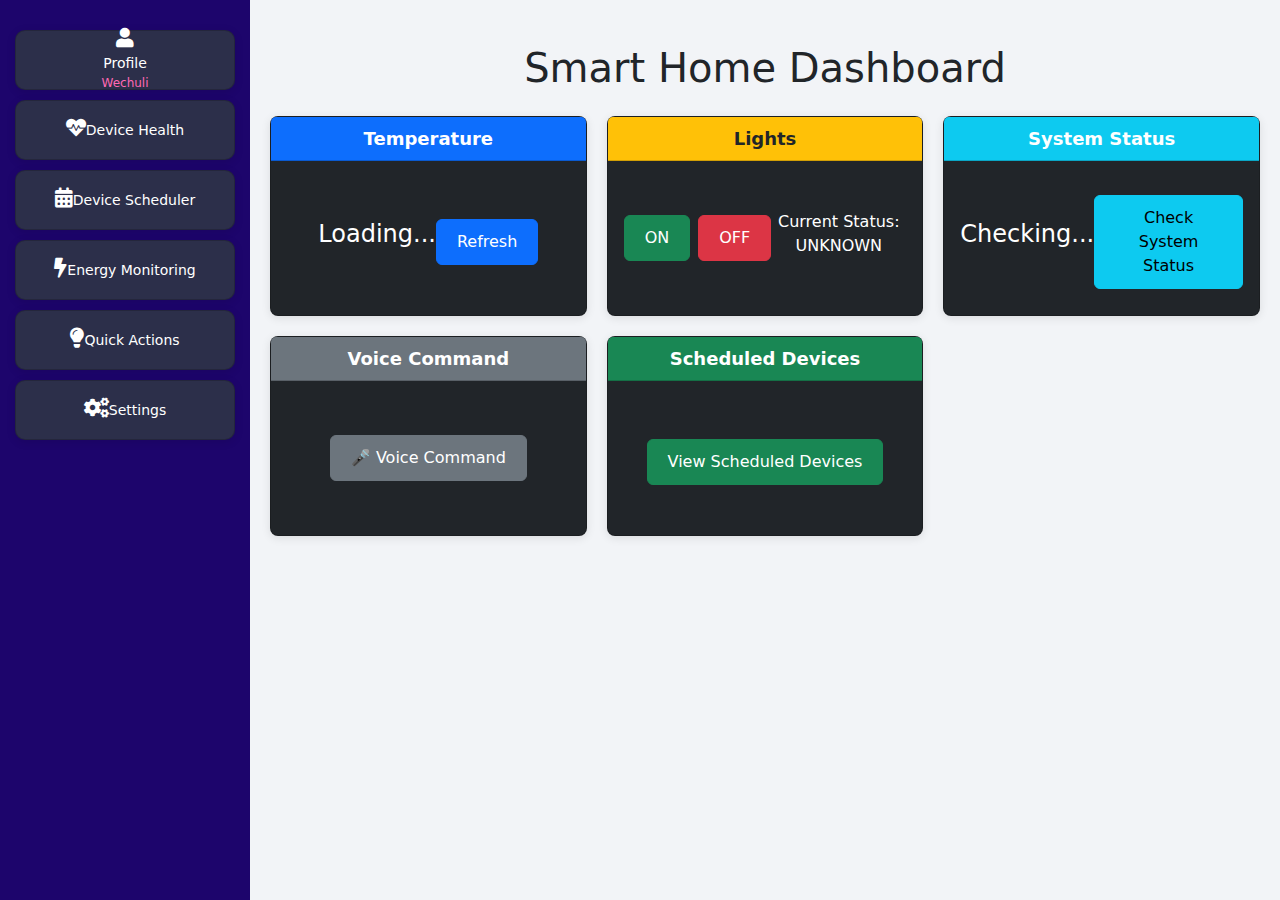
==== templates/index.html @ 5b2d501e "Initial commit - Smart Home System" ====
<!DOCTYPE html>
<html lang="en">
<head>
    <meta charset="UTF-8">
    <title>Smart Home Dashboard</title>
    <meta name="viewport" content="width=device-width, initial-scale=1.0">
    
    <!-- Bootstrap & FontAwesome -->
    <link href="https://cdn.jsdelivr.net/npm/bootstrap@5.3.0/dist/css/bootstrap.min.css" rel="stylesheet">
    <link href="https://cdnjs.cloudflare.com/ajax/libs/font-awesome/5.15.4/css/all.min.css" rel="stylesheet">

    <style>
        body {
            background-color: #f2f4f7;
            display: flex;
        }
        .sidebar {
            background-color: #1d056c;
            width: 250px;
            height: 100vh;
            color: pink;
            padding: 20px 15px;
            position: fixed;
            overflow-y: auto;
        }
        .sidebar .card {
            padding: 10px;
            margin: 10px auto;
            height: 60px;
            display: flex;
            align-items: center;
            justify-content: center;
            font-size: 14px;
            background-color: #2c2f4a;
            color: white;
            border-radius: 10px;
        }
        .sidebar .card:hover {
            background-color: #0b0117;
            cursor: pointer;
        }
        .sidebar .card-body {
            padding: 8px;
        }
        .sidebar i {
            font-size: 20px;
            margin-bottom: 5px;
        }
        .sidebar span {
            font-size: 14px;
        }
        .main-content {
            margin-left: 250px;
            padding: 20px;
            width: 100%;
        }
        .dashboard-container {
            display: grid;
            grid-template-columns: repeat(3, 1fr);
            gap: 20px;
        }
        .card {
            height: 200px;
            box-shadow: 0 2px 10px rgba(0,0,0,0.1);
            border-radius: 8px;
        }
        .card-header {
            font-weight: bold;
            font-size: 18px;
        }
        .card-body {
            display: flex;
            align-items: center;
            justify-content: center;
            font-size: 16px;
        }
        .btn {
            font-size: 16px;
            padding: 10px 20px;
        }
    </style>
</head>

<body>

<!-- Sidebar -->
<div class="sidebar">
    <div class="card">
        <div class="card-body text-center" style="display: flex; flex-direction: column; align-items: center;">
            <i class="fas fa-user"></i>
            <span>Profile</span>
            <small style="font-size: 12px; color: hotpink;">Wechuli</small>
        </div>
    </div>
    <div class="card">
        <div class="card-body">
            <i class="fas fa-heartbeat"></i><br>
            <span>Device Health</span>
        </div>
    </div>
    <div class="card" data-bs-toggle="modal" data-bs-target="#deviceSchedulerModal">
        <div class="card-body">
            <i class="fas fa-calendar-alt"></i><br>
            <span>Device Scheduler</span>
        </div>
    </div>

<div class="card" data-bs-toggle="modal" data-bs-target="#energyMonitoringModal">
    <div class="card-body">
        <i class="fas fa-bolt"></i><br>
        <span>Energy Monitoring</span>
    </div>
</div>
 <div class="card">
        <div class="card-body">
            <i class="fas fa-lightbulb"></i><br>
            <span>Quick Actions</span>
        </div>
    </div>
    <div class="card">
        <div class="card-body">
            <i class="fas fa-cogs"></i><br>
            <span>Settings</span>
        </div>
    </div>
</div>

<!-- Main Content -->
<div class="main-content">
    <h1 class="text-center my-4">Smart Home Dashboard</h1>
    <div class="dashboard-container">
        <!-- Temperature Card -->
        <div class="col">
            <div class="card bg-dark text-white text-center">
                <div class="card-header bg-primary">Temperature</div>
                <div class="card-body">
                    <h4 id="temperature">Loading...</h4>
                    <button class="btn btn-primary mt-2" onclick="getTemperature()">Refresh</button>
                </div>
            </div>
        </div>

        <!-- Lights Card -->
        <div class="col">
            <div class="card bg-dark text-white text-center">
                <div class="card-header bg-warning text-dark">Lights</div>
                <div class="card-body">
                    <button id="lightsOn" class="btn btn-success me-2">ON</button>
                    <button id="lightsOff" class="btn btn-danger">OFF</button>
                    <p class="mt-2">Current Status: <span id="light-status">UNKNOWN</span></p>
                </div>
            </div>
        </div>

        <!-- System Status Card -->
        <div class="col">
            <div class="card bg-dark text-white text-center">
                <div class="card-header bg-info">System Status</div>
                <div class="card-body">
                    <h4 id="system-status">Checking...</h4>
                    <button id="checkStatus" class="btn btn-info mt-2">Check System Status</button>
                </div>
            </div>
        </div>

        <!-- Voice Command Card -->
        <div class="col">
            <div class="card bg-dark text-white text-center">
                <div class="card-header bg-secondary text-white">Voice Command</div>
                <div class="card-body">
                    <button id="voice-command" class="btn btn-secondary text-white">🎤 Voice Command</button>
                </div>
            </div>
        </div>

        <!-- View Schedules Card -->
        <div class="col">
             <div class="card bg-dark text-white text-center">
                  <div class="card-header bg-success">Scheduled Devices</div>
                  <div class="card-body">
                       <button class="btn btn-success mt-2" id="viewSchedulesBtn">View Scheduled Devices</button>
                   </div>
               </div>
           </div>



        <!-- Inside .dashboard-container -->

<!-- Energy Monitoring Modal -->
<div class="modal fade" id="energyMonitoringModal" tabindex="-1" aria-labelledby="energyMonitoringModalLabel" aria-hidden="true">
    <div class="modal-dialog">
        <div class="modal-content bg-dark text-white">
            <div class="modal-header">
                <h5 class="modal-title" id="energyMonitoringModalLabel">Energy Usage</h5>
                <button type="button" class="btn-close btn-close-white" data-bs-dismiss="modal" aria-label="Close"></button>
            </div>
            <div class="modal-body">
                <h4 id="energyUsage">Loading...</h4>
            </div>
        </div>
    </div>
</div>

<!-- Device Scheduler Modal -->
<div class="modal fade" id="deviceSchedulerModal" tabindex="-1" aria-labelledby="deviceSchedulerModalLabel" aria-hidden="true">
  <div class="modal-dialog">
    <div class="modal-content bg-dark text-white">
      <div class="modal-header">
        <h5 class="modal-title" id="deviceSchedulerModalLabel">Device Scheduler</h5>
        <button type="button" class="btn-close btn-close-white" data-bs-dismiss="modal" aria-label="Close"></button>
      </div>
      <div class="modal-body">
         <form id="schedulerForm" method="POST" action="/schedule-device">
          <div class="mb-3">
            <label for="deviceName" class="form-label">Device Name</label>
            <input type="text" class="form-control" id="deviceName" placeholder="e.g., Lights">
          </div>
          <div class="mb-3">
            <label for="scheduleTime" class="form-label">Time</label>
            <input type="datetime-local" class="form-control" id="scheduleTime">
          </div>
          <div class="mb-3">
            <label class="form-label">Action</label><br>
            <div class="form-check form-check-inline">
              <input class="form-check-input" type="radio" name="action" id="turnOn" value="on">
              <label class="form-check-label" for="turnOn">Turn ON</label>
            </div>
            <div class="form-check form-check-inline">
              <input class="form-check-input" type="radio" name="action" id="turnOff" value="off">
              <label class="form-check-label" for="turnOff">Turn OFF</label>
            </div>
          </div>
          <button type="submit" class="btn btn-primary">Schedule</button>
        </form>
      </div>
    </div>
  </div>
</div>
<!-- View Schedules Modal -->
<div class="modal fade" id="viewSchedulesModal" tabindex="-1" aria-labelledby="viewSchedulesModalLabel" aria-hidden="true">
    <div class="modal-dialog">
      <div class="modal-content bg-dark text-white">
        <div class="modal-header">
          <h5 class="modal-title" id="viewSchedulesModalLabel">Scheduled Devices</h5>
          <button type="button" class="btn-close btn-close-white" data-bs-dismiss="modal" aria-label="Close"></button>
        </div>
        <div class="modal-body">
          <ul id="scheduleList" class="list-group text-dark">
            <!-- Items will be added dynamically here -->
          </ul>
        </div>
      </div>
    </div>
  </div>
  

<script src="{{ url_for('static', filename='script.js') }}"></script>
<script src="https://cdn.jsdelivr.net/npm/bootstrap@5.3.0/dist/js/bootstrap.bundle.min.js"></script>
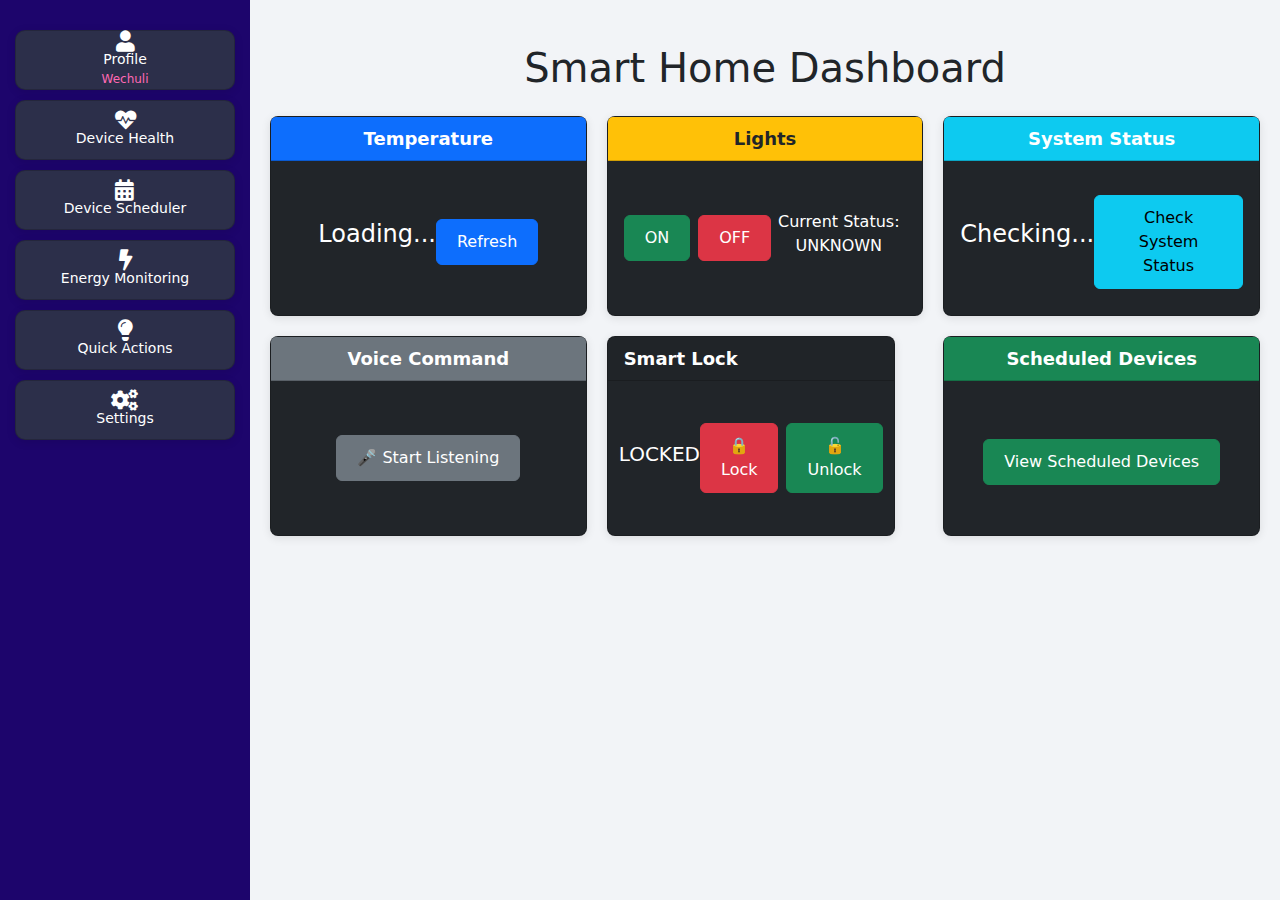
==== commit a75404ef: "Added smart lock feature, UI updates, and bug fixes" ====
--- a/templates/index.html
+++ b/templates/index.html
@@ -4,7 +4,7 @@
     <meta charset="UTF-8">
     <title>Smart Home Dashboard</title>
     <meta name="viewport" content="width=device-width, initial-scale=1.0">
-    
+
     <!-- Bootstrap & FontAwesome -->
     <link href="https://cdn.jsdelivr.net/npm/bootstrap@5.3.0/dist/css/bootstrap.min.css" rel="stylesheet">
     <link href="https://cdnjs.cloudflare.com/ajax/libs/font-awesome/5.15.4/css/all.min.css" rel="stylesheet">
@@ -39,16 +39,6 @@
             background-color: #0b0117;
             cursor: pointer;
         }
-        .sidebar .card-body {
-            padding: 8px;
-        }
-        .sidebar i {
-            font-size: 20px;
-            margin-bottom: 5px;
-        }
-        .sidebar span {
-            font-size: 14px;
-        }
         .main-content {
             margin-left: 250px;
             padding: 20px;
@@ -85,42 +75,52 @@
 
 <!-- Sidebar -->
 <div class="sidebar">
-    <div class="card">
-        <div class="card-body text-center" style="display: flex; flex-direction: column; align-items: center;">
-            <i class="fas fa-user"></i>
-            <span>Profile</span>
+    <!-- Profile -->
+    <div class="card" data-bs-toggle="modal" data-bs-target="#profileModal">
+        <div class="card-body text-center d-flex flex-column align-items-center justify-content-center">
+            <i class="fas fa-user fa-lg"></i>
+            <span style="font-size: 14px;">Profile</span>
             <small style="font-size: 12px; color: hotpink;">Wechuli</small>
         </div>
     </div>
-    <div class="card">
-        <div class="card-body">
-            <i class="fas fa-heartbeat"></i><br>
-            <span>Device Health</span>
-        </div>
-    </div>
+
+    <!-- Device Health -->
+    <div class="card" data-bs-toggle="modal" data-bs-target="#healthModal">
+        <div class="card-body text-center d-flex flex-column align-items-center justify-content-center">
+            <i class="fas fa-heartbeat fa-lg"></i>
+            <span style="font-size: 14px;">Device Health</span>
+        </div>
+    </div>
+
+    <!-- Device Scheduler -->
     <div class="card" data-bs-toggle="modal" data-bs-target="#deviceSchedulerModal">
-        <div class="card-body">
-            <i class="fas fa-calendar-alt"></i><br>
-            <span>Device Scheduler</span>
-        </div>
-    </div>
-
-<div class="card" data-bs-toggle="modal" data-bs-target="#energyMonitoringModal">
-    <div class="card-body">
-        <i class="fas fa-bolt"></i><br>
-        <span>Energy Monitoring</span>
-    </div>
-</div>
- <div class="card">
-        <div class="card-body">
-            <i class="fas fa-lightbulb"></i><br>
-            <span>Quick Actions</span>
-        </div>
-    </div>
-    <div class="card">
-        <div class="card-body">
-            <i class="fas fa-cogs"></i><br>
-            <span>Settings</span>
+        <div class="card-body text-center d-flex flex-column align-items-center justify-content-center">
+            <i class="fas fa-calendar-alt fa-lg"></i>
+            <span style="font-size: 14px;">Device Scheduler</span>
+        </div>
+    </div>
+
+    <!-- Energy Monitoring -->
+    <div class="card" data-bs-toggle="modal" data-bs-target="#energyMonitoringModal">
+        <div class="card-body text-center d-flex flex-column align-items-center justify-content-center">
+            <i class="fas fa-bolt fa-lg"></i>
+            <span style="font-size: 14px;">Energy Monitoring</span>
+        </div>
+    </div>
+
+    <!-- Quick Actions -->
+    <div class="card" data-bs-toggle="modal" data-bs-target="#quickModal">
+        <div class="card-body text-center d-flex flex-column align-items-center justify-content-center">
+            <i class="fas fa-lightbulb fa-lg"></i>
+            <span style="font-size: 14px;">Quick Actions</span>
+        </div>
+    </div>
+
+    <!-- Settings -->
+    <div class="card" data-bs-toggle="modal" data-bs-target="#settingsModal">
+        <div class="card-body text-center d-flex flex-column align-items-center justify-content-center">
+            <i class="fas fa-cogs fa-lg"></i>
+            <span style="font-size: 14px;">Settings</span>
         </div>
     </div>
 </div>
@@ -168,24 +168,33 @@
             <div class="card bg-dark text-white text-center">
                 <div class="card-header bg-secondary text-white">Voice Command</div>
                 <div class="card-body">
-                    <button id="voice-command" class="btn btn-secondary text-white">🎤 Voice Command</button>
-                </div>
-            </div>
-        </div>
-
+                    <button id="voice-command" class="btn btn-secondary text-white">🎤 Start Listening</button>
+                </div>
+            </div>
+        </div>
+
+        <div class="card text-white bg-dark mb-3" style="max-width: 18rem;">
+            <div class="card-header">Smart Lock</div>
+            <div class="card-body">
+              <h5 class="card-title" id="lock-status">LOCKED</h5>
+              <button id="lockBtn" class="btn btn-danger me-2">🔒 Lock</button>
+              <button id="unlockBtn" class="btn btn-success">🔓 Unlock</button>
+            </div>
+          </div>
+          
         <!-- View Schedules Card -->
         <div class="col">
-             <div class="card bg-dark text-white text-center">
-                  <div class="card-header bg-success">Scheduled Devices</div>
-                  <div class="card-body">
-                       <button class="btn btn-success mt-2" id="viewSchedulesBtn">View Scheduled Devices</button>
-                   </div>
-               </div>
-           </div>
-
-
-
-        <!-- Inside .dashboard-container -->
+            <div class="card bg-dark text-white text-center">
+                <div class="card-header bg-success">Scheduled Devices</div>
+                <div class="card-body">
+                    <button class="btn btn-success mt-2" id="viewSchedulesBtn">View Scheduled Devices</button>
+                </div>
+            </div>
+        </div>
+    </div>
+</div>
+
+<!-- 🌟 MODALS BELOW -->
 
 <!-- Energy Monitoring Modal -->
 <div class="modal fade" id="energyMonitoringModal" tabindex="-1" aria-labelledby="energyMonitoringModalLabel" aria-hidden="true">
@@ -211,7 +220,7 @@
         <button type="button" class="btn-close btn-close-white" data-bs-dismiss="modal" aria-label="Close"></button>
       </div>
       <div class="modal-body">
-         <form id="schedulerForm" method="POST" action="/schedule-device">
+        <form id="schedulerForm" method="POST" action="/schedule-device">
           <div class="mb-3">
             <label for="deviceName" class="form-label">Device Name</label>
             <input type="text" class="form-control" id="deviceName" placeholder="e.g., Lights">
@@ -237,24 +246,96 @@
     </div>
   </div>
 </div>
+
 <!-- View Schedules Modal -->
 <div class="modal fade" id="viewSchedulesModal" tabindex="-1" aria-labelledby="viewSchedulesModalLabel" aria-hidden="true">
+  <div class="modal-dialog">
+    <div class="modal-content bg-dark text-white">
+      <div class="modal-header">
+        <h5 class="modal-title" id="viewSchedulesModalLabel">Scheduled Devices</h5>
+        <button type="button" class="btn-close btn-close-white" data-bs-dismiss="modal" aria-label="Close"></button>
+      </div>
+      <div class="modal-body">
+        <ul id="scheduleList" class="list-group text-dark">
+          <!-- Dynamically populated -->
+        </ul>
+      </div>
+    </div>
+  </div>
+</div>
+
+<!-- Settings Modal -->
+<div class="modal fade" id="settingsModal" tabindex="-1" aria-labelledby="settingsModalLabel" aria-hidden="true">
     <div class="modal-dialog">
       <div class="modal-content bg-dark text-white">
         <div class="modal-header">
-          <h5 class="modal-title" id="viewSchedulesModalLabel">Scheduled Devices</h5>
+          <h5 class="modal-title" id="settingsModalLabel">Settings</h5>
           <button type="button" class="btn-close btn-close-white" data-bs-dismiss="modal" aria-label="Close"></button>
         </div>
         <div class="modal-body">
-          <ul id="scheduleList" class="list-group text-dark">
-            <!-- Items will be added dynamically here -->
-          </ul>
-        </div>
-      </div>
-    </div>
-  </div>
-  
-
+          <p><strong>👤 Profile Name:</strong> Wechuli</p>
+          <p><strong>🔔 Notifications:</strong> Enabled</p>
+          <p><strong>🎨 Theme:</strong> Dark Mode</p>
+          <p><strong> Password:</strong> Wechuli@2004</p>
+          <hr>
+          <p style="font-size: 14px;">These are placeholder settings. Real features coming soon! 😉</p>
+        </div>
+      </div>
+    </div>
+</div>
+
+<!-- Profile Modal -->
+<div class="modal fade" id="profileModal" tabindex="-1" aria-labelledby="profileModalLabel" aria-hidden="true">
+  <div class="modal-dialog">
+    <div class="modal-content bg-dark text-white">
+      <div class="modal-header">
+        <h5 class="modal-title" id="profileModalLabel">Profile Info</h5>
+        <button type="button" class="btn-close btn-close-white" data-bs-dismiss="modal" aria-label="Close"></button>
+      </div>
+      <div class="modal-body">
+        Name: Wechuli<br>
+        Role: Smart Home Admin<br>
+        Email: liwechuli@gmail.com
+      </div>
+    </div>
+  </div>
+</div>
+
+<!-- Device Health Modal -->
+<div class="modal fade" id="healthModal" tabindex="-1" aria-labelledby="healthModalLabel" aria-hidden="true">
+  <div class="modal-dialog">
+    <div class="modal-content bg-dark text-white">
+      <div class="modal-header">
+        <h5 class="modal-title" id="healthModalLabel">Device Health Status</h5>
+        <button type="button" class="btn-close btn-close-white" data-bs-dismiss="modal" aria-label="Close"></button>
+      </div>
+      <div class="modal-body">
+        All connected devices are operating normally ✔️
+      </div>
+    </div>
+  </div>
+</div>
+
+<!-- Quick Actions Modal -->
+<div class="modal fade" id="quickModal" tabindex="-1" aria-labelledby="quickModalLabel" aria-hidden="true">
+  <div class="modal-dialog">
+    <div class="modal-content bg-dark text-white">
+      <div class="modal-header">
+        <h5 class="modal-title" id="quickModalLabel">Quick Actions</h5>
+        <button type="button" class="btn-close btn-close-white" data-bs-dismiss="modal" aria-label="Close"></button>
+      </div>
+      <div class="modal-body">
+        🔹 Turn off all lights<br>
+        🔹 Lock all doors<br>
+        🔹 Activate night mode<br><br>
+      </div>
+    </div>
+  </div>
+</div>
+
+<!-- Scripts -->
 <script src="{{ url_for('static', filename='script.js') }}"></script>
 <script src="https://cdn.jsdelivr.net/npm/bootstrap@5.3.0/dist/js/bootstrap.bundle.min.js"></script>
 
+</body>
+</html>
